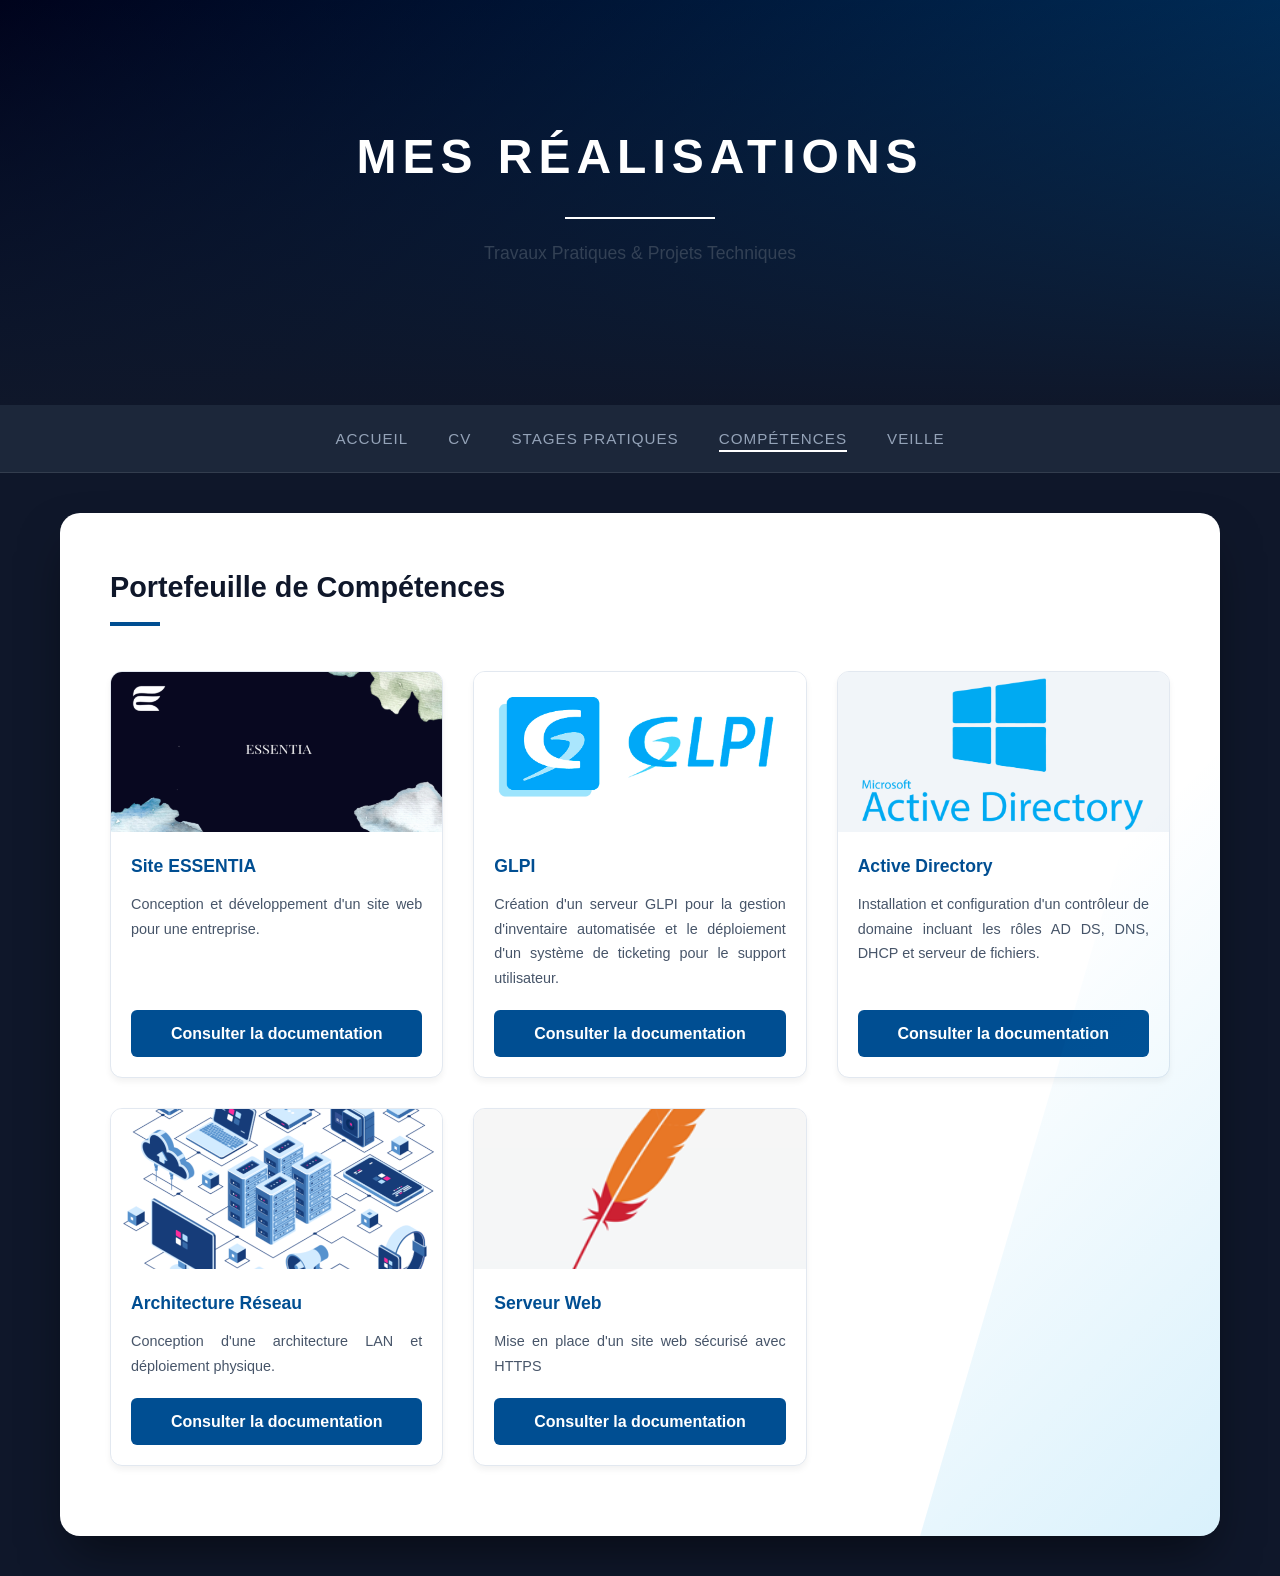
==== competences.html @ 19f82f1e "Update competences.html" ====
<!DOCTYPE html>
<html lang="fr">
<head>
    <meta charset="UTF-8">
    <meta name="viewport" content="width=device-width, initial-scale=1.0">
    <title>Activitées | Mohamed Belkorchi</title>
    <link rel="stylesheet" href="style.css">
</head>
<body>

    <header class="hero">
        <div class="hero-text">
            <h1>MES RÉALISATIONS</h1>
            <div class="main-line"></div>
            <p>Travaux Pratiques & Projets Techniques</p>
        </div>
    </header>

    <nav class="navbar">
        <ul class="nav-links">
            <li><a href="index.html">Accueil</a></li>
            <li><a href="cv.html">CV</a></li>
            <li><a href="entreprise.html">Stages Pratiques</a></li>
            <li><a href="competences.html" class="active">Compétences</a></li>
            <li><a href="veilles.html">Veille</a></li>
        </ul>
    </nav>

    <main class="content-container">
    <section class="info-card">
        <h2>Portefeuille de Compétences</h2>
        <div class="title-underline"></div>

        <div class="projects-grid">
            <article class="project-card">
                <div class="project-image-box">
                    <img src="Img1.png" alt="Projet: Création d'un site web"> 
                </div>
                <div class="project-info">
                    <h3>Site ESSENTIA</h3>
                    <p>Conception et développement d'un site web pour une entreprise.</p>
                    <a href="Cahier des charges Essentia.pdf" target="_blank" class="btn-tp">Consulter la documentation</a>
                </div>
            </article>

            <article class="project-card">
                <div class="project-image-box">
                    <img src="img2.png" alt="TP VLAN">
                </div>
                <div class="project-info">
                    <h3>GLPI</h3>
                    <p>Création d'un serveur GLPI pour la gestion d'inventaire automatisée et le déploiement d'un système de ticketing pour le support utilisateur.</p>
                    <a href="pdf/tp2.pdf" target="_blank" class="btn-tp">Consulter la documentation</a>
                </div>
            </article>

            <article class="project-card">
                <div class="project-image-box">
                    <img src="img3.png" alt="TP AD">
                </div>
                <div class="project-info">
                    <h3>Active Directory</h3>
                    <p>Installation et configuration d'un contrôleur de domaine incluant les rôles AD DS, DNS, DHCP et serveur de fichiers.</p>
                    <a href="pdf/tp3.pdf" target="_blank" class="btn-tp">Consulter la documentation</a>
                </div>
            </article>

            <article class="project-card">
                <div class="project-image-box">
                    <img src="img4.png" alt="TP AD">
                </div>
                <div class="project-info">
                    <h3>Architecture Réseau</h3>
                    <p>Conception d'une architecture LAN et déploiement physique.</p>
                    <a href="pdf/tp3.pdf" target="_blank" class="btn-tp">Consulter la documentation</a>
                </div>
            </article>

            <article class="project-card">
                <div class="project-image-box">
                    <img src="img5.png" alt="TP AD">
                </div>
                <div class="project-info">
                    <h3>Serveur Web</h3>
                    <p>Mise en place d'un site web sécurisé avec HTTPS</p>
                    <a href="pdf/tp3.pdf" target="_blank" class="btn-tp">Consulter la documentation</a>
                </div>
            </article>
            </div>
    </section>
</main>

</body>
</html>
---- style.css ----
/* =========================================
   1. CONFIGURATION GÉNÉRALE & RESET
   ========================================= */
* {
    margin: 0;
    padding: 0;
    box-sizing: border-box;
    font-family: 'Inter', -apple-system, BlinkMacSystemFont, "Segoe UI", Roboto, sans-serif;
}

body {
    background-color: #0f172a; /* Bleu nuit profond */
    color: #1e293b;
    line-height: 1.7;
    overflow-x: hidden;
}

/* =========================================
   2. HEADER / HERO SECTION (Spatiale)
   ========================================= */
.hero {
    height: 45vh;
    background: linear-gradient(to bottom, rgba(0,0,0,0.3), rgba(15, 23, 42, 1)), 
                url('https://www.transparenttextures.com/patterns/stardust.png'),
                linear-gradient(135deg, #000428 0%, #004e92 100%);
    display: flex;
    justify-content: center;
    align-items: center;
    text-align: center;
    color: white;
}

.hero-text {
    display: flex;
    flex-direction: column;
    align-items: center;
    width: 100%;
}

.hero h1 {
    font-size: 3rem;
    letter-spacing: 6px;
    font-weight: 700;
    text-transform: uppercase;
}

.main-line {
    width: 150px;
    height: 2px;
    background: white;
    margin: 20px auto;
}

/* =========================================
   3. NAVIGATION (Surlignage blanc)
   ========================================= */
.navbar {
    background: rgba(30, 41, 59, 0.95);
    backdrop-filter: blur(10px);
    position: sticky;
    top: 0;
    z-index: 100;
    border-bottom: 1px solid rgba(255,255,255,0.1);
}

.nav-links {
    display: flex;
    justify-content: center;
    list-style: none;
    padding: 20px 0;
    gap: 40px;
}

.nav-links a {
    color: #94a3b8;
    text-decoration: none;
    font-size: 0.95rem;
    font-weight: 500;
    text-transform: uppercase;
    letter-spacing: 1px;
    position: relative;
    padding-bottom: 5px;
    transition: color 0.3s ease;
}

.nav-links a::after {
    content: '';
    position: absolute;
    width: 0;
    height: 2px;
    bottom: 0;
    left: 0;
    background-color: white;
    transition: width 0.3s ease;
}

.nav-links a:hover { color: white; }
.nav-links a:hover::after, .nav-links a.active::after { width: 100%; }

/* =========================================
   4. CONTENU & CARTES (Glassmorphism)
   ========================================= */
.content-container {
    max-width: 1000px;
    margin: 40px auto 100px;
    padding: 0 20px;
}

.info-card {
    position: relative;
    background: #ffffff;
    padding: 50px;
    border-radius: 20px;
    box-shadow: 0 25px 50px -12px rgba(0, 0, 0, 0.5);
    overflow: hidden;
}

/* Filigrane bleu géométrique */
.info-card::after {
    content: '';
    position: absolute;
    top: 0;
    right: 0;
    width: 300px;
    height: 100%;
    background: linear-gradient(135deg, transparent 40%, #00a0e9 100%);
    opacity: 0.15;
    pointer-events: none;
    clip-path: polygon(100% 0, 0% 100%, 100% 100%);
}

h2 { font-size: 1.8rem; color: #0f172a; margin-bottom: 10px; }
.title-underline { width: 50px; height: 4px; background: #004e92; margin-bottom: 25px; }
p { margin-bottom: 20px; color: #334155; font-size: 1.1rem; text-align: justify; }

/* =========================================
   5. MODIFICATION : LOGO EN HAUT À DROITE
   ========================================= */
.present-card {
    position: relative !important;
    display: block !important; /* Annule le flexbox */
    padding-top: 60px !important; /* Espace pour le logo */
}

.corner-logo-right {
    position: absolute !important;
    top: 20px !important;    /* Distance du haut du cadre blanc */
    right: 30px !important;  /* Distance du bord DROIT du cadre blanc */
    width: 180px !important;
    height: auto !important;
    z-index: 20 !important;   /* Passe devant le filigrane */
    display: block !important;
}

/* =========================================
   6. GRILLES & BULLES (COMPÉTENCES)
   ========================================= */
.section-space-block { margin-top: 40px; }
.grid-container { display: grid; grid-template-columns: 1fr 1fr; gap: 40px; margin-top: 20px; }
.sub-title-blue { color: #004e92; font-size: 1.3rem; margin-bottom: 20px; font-weight: 600; }

.skills-tags {
    display: flex;
    flex-direction: column;
    gap: 12px;
}

.skills-tags span {
    background: #f1f5f9;
    color: #0f172a;
    padding: 12px 20px;
    border-radius: 8px;
    font-size: 1rem;
    font-weight: 500;
    border: 1px solid #e2e8f0;
    transition: all 0.3s ease;
    width: fit-content;
}

.skills-tags span:hover {
    background: #004e92;
    color: white;
    padding-left: 30px;
}

/* =========================================
   7. RESPONSIVE (Mobile)
   ========================================= */
@media (max-width: 850px) {
    .grid-container { grid-template-columns: 1fr; }
    .hero h1 { font-size: 2rem; }
    .nav-links { gap: 15px; font-size: 0.8rem; }
    
    .corner-logo-right {
        position: relative !important;
        margin: 0 auto 20px auto !important;
        right: auto !important;
        top: auto !important;
    }
    .present-card { text-align: center; padding-top: 30px !important; }
}

/* On s'assure que la carte est en position relative */
.present-card {
    position: relative !important;
    display: block !important;
}

/* --- AJUSTEMENT ICI POUR RENDRE LE LOGO PLUS PETIT --- */
.force-right-logo {
    position: absolute !important;
    display: block !important;
    
    /* Positionnement précis dans le COIN HAUT DROITE */
    top: 20px !important;    /* Distance du haut du cadre blanc */
    right: 30px !important;  /* Distance du bord DROIT du cadre blanc */
    
    /* Taille réduite pour la discrétion */
    width: 120px !important; /* Réduction de la largeur */
    height: auto !important;
    
    /* Priorité visuelle */
    z-index: 10 !important;
}

/* Ajustement pour que le texte ne passe pas sous le logo sur petit écran */
@media (max-width: 850px) {
    .force-right-logo {
        position: relative !important;
        margin: 0 auto 20px auto !important;
        right: auto !important;
        top: auto !important;
        width: 100px !important; /* Encore plus petit sur mobile */
    }
    .present-card {
        text-align: center;
    }
}
/* Style du bouton Télécharger le CV */
.btn-cv-action {
    display: inline-block;
    background-color: #004e92;
    color: white !important;
    text-decoration: none;
    padding: 15px 40px;
    font-size: 1rem;
    font-weight: 700;
    text-transform: uppercase;
    border-radius: 8px;
    transition: all 0.3s ease;
    box-shadow: 0 4px 15px rgba(0, 78, 146, 0.3);
    border: 2px solid transparent;
}

.btn-cv-action:hover {
    background-color: transparent;
    color: #004e92 !important;
    border: 2px solid #004e92;
    transform: translateY(-3px);
    box-shadow: 0 8px 25px rgba(0, 78, 146, 0.4);
}

/* Espacement entre les deux grandes cases */
.section-space-block {
    margin-top: 40px;
}

/* Style Timeline (si pas déjà mis) */
.studies-timeline { list-style: none; padding: 0; }
.studies-timeline li { border-left: 3px solid #004e92; padding-left: 15px; margin-bottom: 20px; text-align: left; }
.year { color: #004e92; font-weight: bold; font-size: 0.9rem; }

.content-container {
    max-width: 1200px; /* Largeur augmentée */
    margin: 40px auto;
}

.projects-grid {
    display: grid;
    grid-template-columns: repeat(3, 1fr); /* 3 colonnes */
    gap: 25px;
}

.project-image {
    height: 200px; /* Hauteur d'image ajustée */
}

/* Force le conteneur à être large */
.content-container {
    max-width: 1200px;
    margin: 40px auto;
    padding: 0 20px;
}

/* La grille magique : 3 colonnes égales */
.projects-grid {
    display: grid;
    grid-template-columns: repeat(3, 1fr);
    gap: 30px;
    padding: 20px 0;
}

/* Chaque carte (le carré blanc) */
.project-card {
    background: white;
    border: 1px solid #e2e8f0;
    border-radius: 12px;
    overflow: hidden;
    display: flex;
    flex-direction: column;
    box-shadow: 0 4px 6px rgba(0,0,0,0.05);
    height: 100%; /* Toutes les cartes ont la même taille */
}

/* La zone de l'image (pour éviter que l'image dépasse) */
.project-image-box {
    width: 100%;
    height: 160px;
    background: #f1f5f9; /* Gris clair en attendant tes photos */
    display: flex;
    align-items: center;
    justify-content: center;
}

.project-image-box img {
    width: 100%;
    height: 100%;
    object-fit: cover;
}

/* Le texte dans la carte */
.project-info {
    padding: 20px;
    flex-grow: 1;
    display: flex;
    flex-direction: column;
}

.project-info h3 {
    margin: 0 0 10px 0;
    color: #004e92;
    font-size: 1.1rem;
}

.project-info p {
    font-size: 0.9rem;
    color: #475569;
    margin-bottom: 20px;
    flex-grow: 1;
}

/* Le bouton */
.btn-tp {
    display: block;
    text-align: center;
    background: #004e92;
    color: white !important;
    padding: 10px;
    border-radius: 6px;
    text-decoration: none;
    font-weight: bold;
    transition: 0.3s;
}

.btn-tp:hover {
    background: #00a0e9;
}

/* Pour mobile : on passe à 1 seule colonne */
@media (max-width: 900px) {
    .projects-grid { grid-template-columns: 1fr; }
}

/* Le bouton identique à celui du CV */
.btn-cv-action {
    display: inline-block;
    background-color: #004e92; /* Ton bleu principal */
    color: white !important;
    text-decoration: none;
    padding: 15px 45px;
    font-size: 1.1rem;
    font-weight: 700;
    text-transform: uppercase;
    letter-spacing: 1px;
    border-radius: 8px;
    transition: all 0.3s ease;
    box-shadow: 0 4px 15px rgba(0, 78, 146, 0.3);
    border: 2px solid transparent;
}

.btn-cv-action:hover {
    background-color: transparent;
    color: #004e92 !important;
    border: 2px solid #004e92;
    transform: translateY(-3px);
    box-shadow: 0 8px 25px rgba(0, 78, 146, 0.4);
}

/* On s'assure que la case de téléchargement est propre */
.download-card {
    background: #f8fafc;
    border: 2px dashed #e2e8f0;
    border-radius: 15px;
    padding: 30px;
    margin-top: 20px;
}

/* =========================================
   STYLES POUR LES BLOCS MISSIONS ET COMPETENCES
   ========================================= */
.blocs-container {
    display: flex;
    flex-direction: column;
    gap: 20px;
    margin-top: 25px;
}

.bloc-item {
    border: 2px solid #e2e8f0;
    border-left: 5px solid #004e92;
    padding: 25px;
    border-radius: 12px;
    background: #f8fafc;
    transition: all 0.3s ease;
}

.bloc-item:hover {
    transform: translateX(10px);
    background: #ffffff;
    border-color: #004e92;
}

.bloc-item h3 { color: #004e92; font-size: 0.9rem; text-transform: uppercase; margin-bottom: 5px; font-weight: 800; }
.bloc-item h4 { color: #0f172a; font-size: 1.25rem; margin-bottom: 12px; }
.bloc-item p { margin-bottom: 10px; font-size: 1rem; text-align: left; }

.bloc-item ul {
    list-style-type: disc;
    padding-left: 20px;
    color: #475569;
}

.bloc-item li {
    margin-bottom: 6px;
    font-size: 0.95rem;
    text-align: left;
}
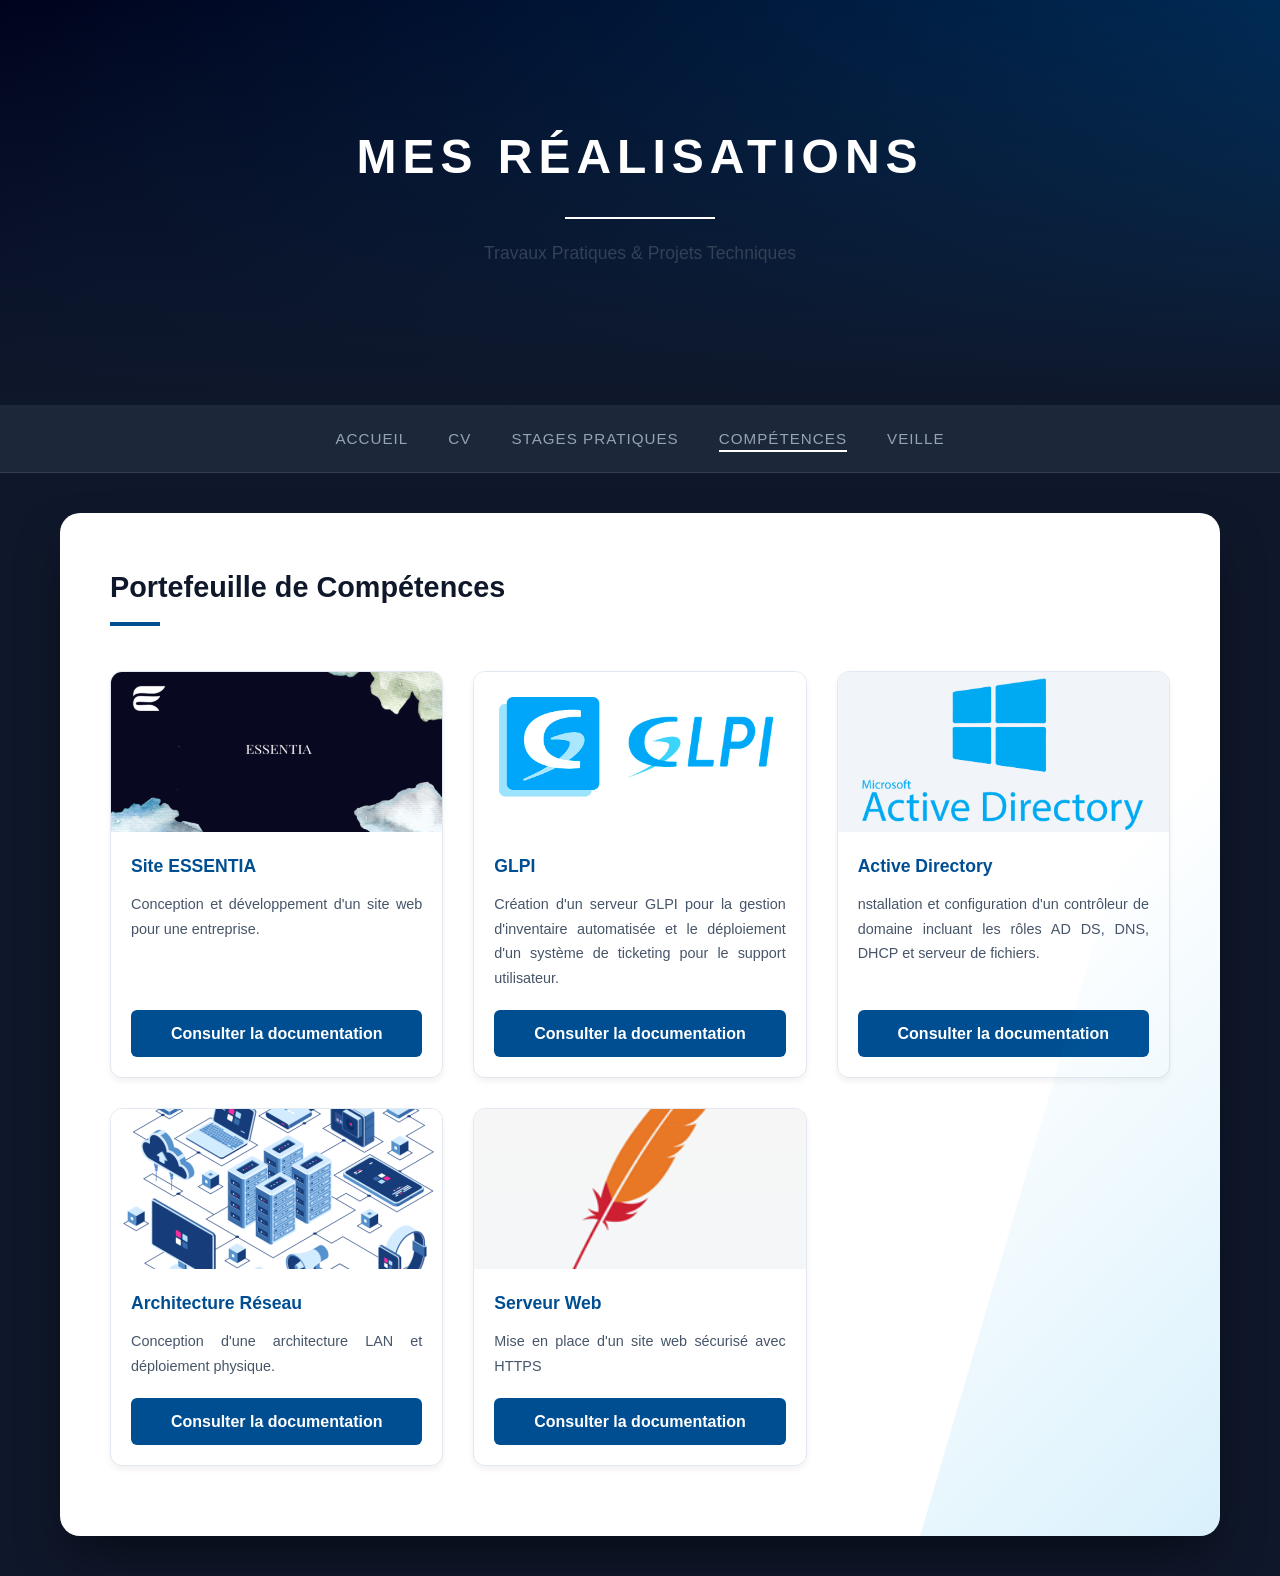
==== commit 4bc64f08: "Add files via upload" ====
--- a/competences.html
+++ b/competences.html
@@ -60,8 +60,8 @@
                 </div>
                 <div class="project-info">
                     <h3>Active Directory</h3>
-                    <p>Installation et configuration d'un contrôleur de domaine incluant les rôles AD DS, DNS, DHCP et serveur de fichiers.</p>
-                    <a href="pdf/tp3.pdf" target="_blank" class="btn-tp">Consulter la documentation</a>
+                    <p>nstallation et configuration d'un contrôleur de domaine incluant les rôles AD DS, DNS, DHCP et serveur de fichiers.</p>
+                    <a href="Mission 3.pdf" target="_blank" class="btn-tp">Consulter la documentation</a>
                 </div>
             </article>
 
@@ -72,7 +72,7 @@
                 <div class="project-info">
                     <h3>Architecture Réseau</h3>
                     <p>Conception d'une architecture LAN et déploiement physique.</p>
-                    <a href="pdf/tp3.pdf" target="_blank" class="btn-tp">Consulter la documentation</a>
+                    <a href="Gestion de projet M2L.pdf" target="_blank" class="btn-tp">Consulter la documentation</a>
                 </div>
             </article>
 
@@ -91,4 +91,4 @@
 </main>
 
 </body>
-</html>
+</html>
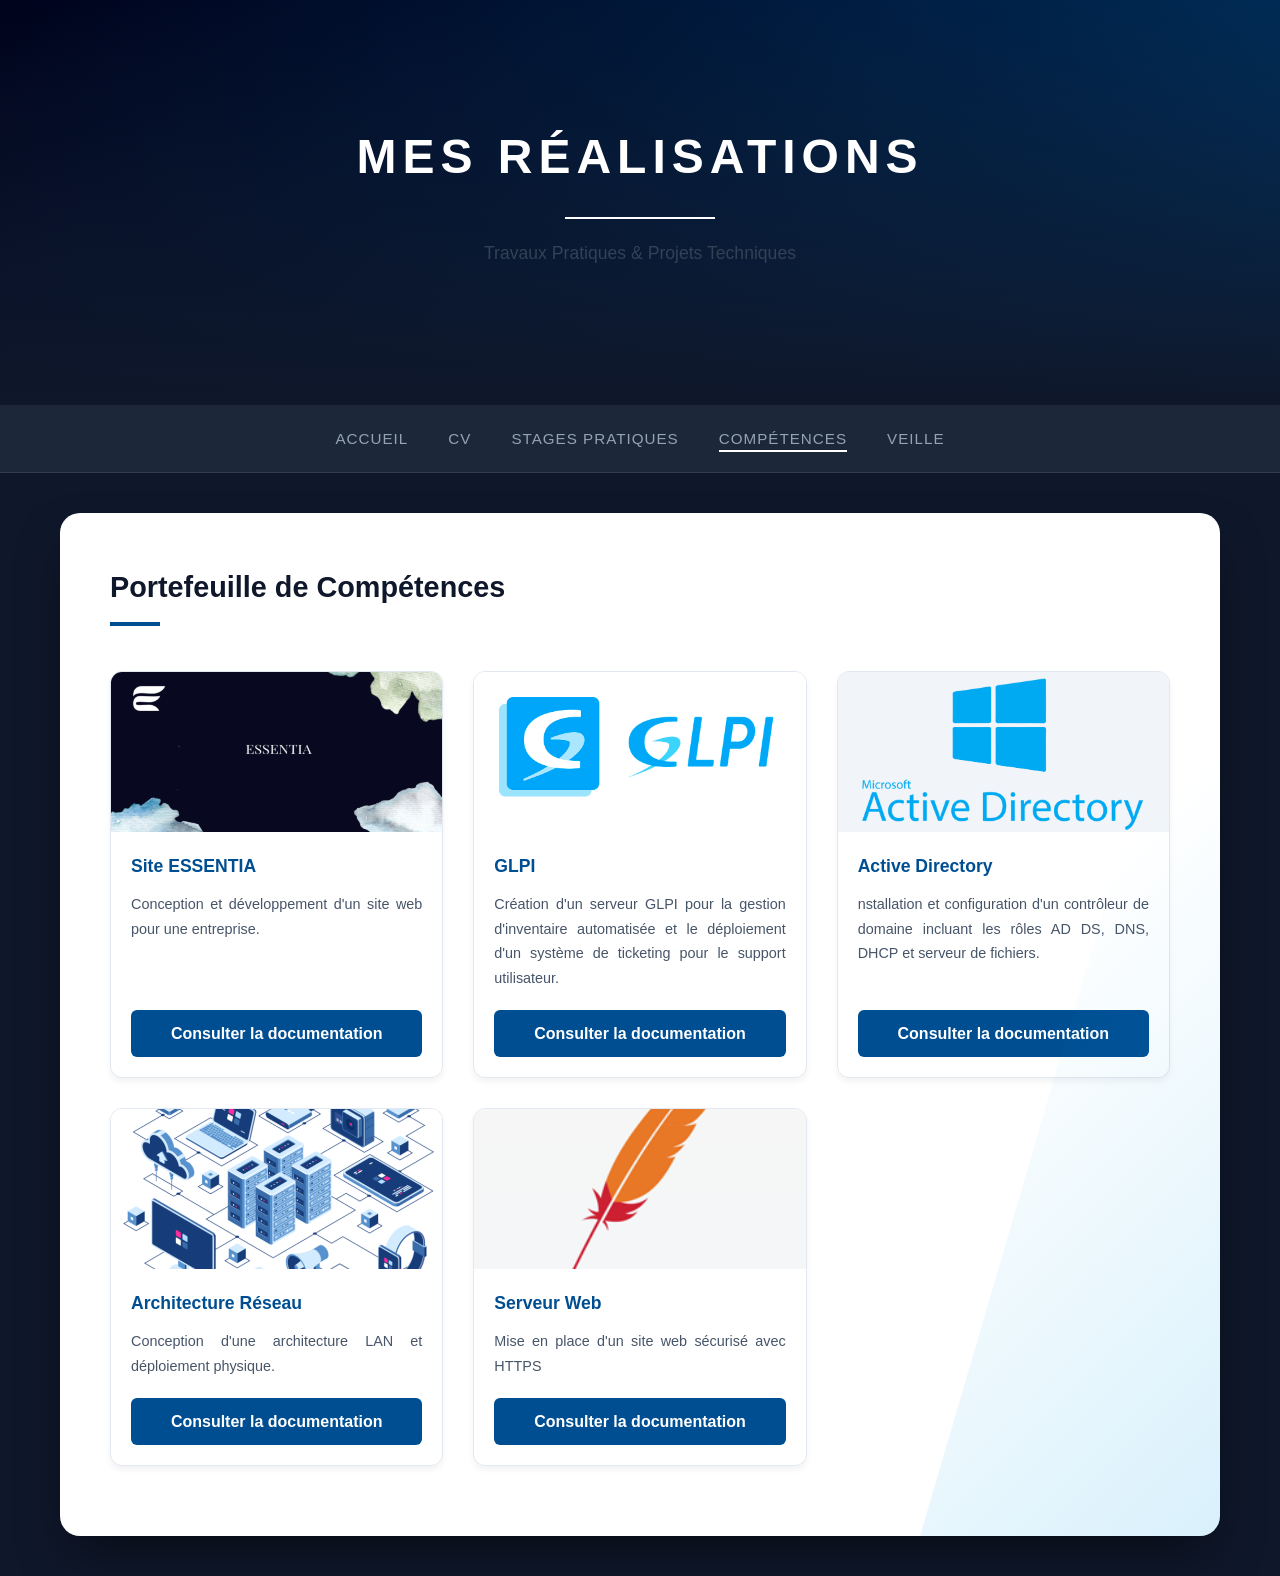
==== commit 72ed522c: "Add files via upload" ====
--- a/competences.html
+++ b/competences.html
@@ -50,7 +50,7 @@
                 <div class="project-info">
                     <h3>GLPI</h3>
                     <p>Création d'un serveur GLPI pour la gestion d'inventaire automatisée et le déploiement d'un système de ticketing pour le support utilisateur.</p>
-                    <a href="pdf/tp2.pdf" target="_blank" class="btn-tp">Consulter la documentation</a>
+                    <a href="DOCGLPI.pdf" target="_blank" class="btn-tp">Consulter la documentation</a>
                 </div>
             </article>
 
@@ -61,7 +61,7 @@
                 <div class="project-info">
                     <h3>Active Directory</h3>
                     <p>nstallation et configuration d'un contrôleur de domaine incluant les rôles AD DS, DNS, DHCP et serveur de fichiers.</p>
-                    <a href="Mission 3.pdf" target="_blank" class="btn-tp">Consulter la documentation</a>
+                    <a href="Active Directory.pdf" target="_blank" class="btn-tp">Consulter la documentation</a>
                 </div>
             </article>
 
@@ -83,7 +83,7 @@
                 <div class="project-info">
                     <h3>Serveur Web</h3>
                     <p>Mise en place d'un site web sécurisé avec HTTPS</p>
-                    <a href="pdf/tp3.pdf" target="_blank" class="btn-tp">Consulter la documentation</a>
+                    <a href="TP2.pdf" target="_blank" class="btn-tp">Consulter la documentation</a>
                 </div>
             </article>
             </div>
--- a/style.css
+++ b/style.css
@@ -445,3 +445,18 @@
     font-size: 0.95rem;
     text-align: left;
 }
+
+/* État au chargement : flou */
+.blur-page {
+    filter: blur(15px);
+    transition: filter 0.5s ease;
+    cursor: pointer;
+    user-select: none;
+}
+
+/* État quand on clique (la classe est retirée) */
+.content-container:not(.blur-page) {
+    filter: blur(0);
+    user-select: auto;
+    cursor: default;
+}
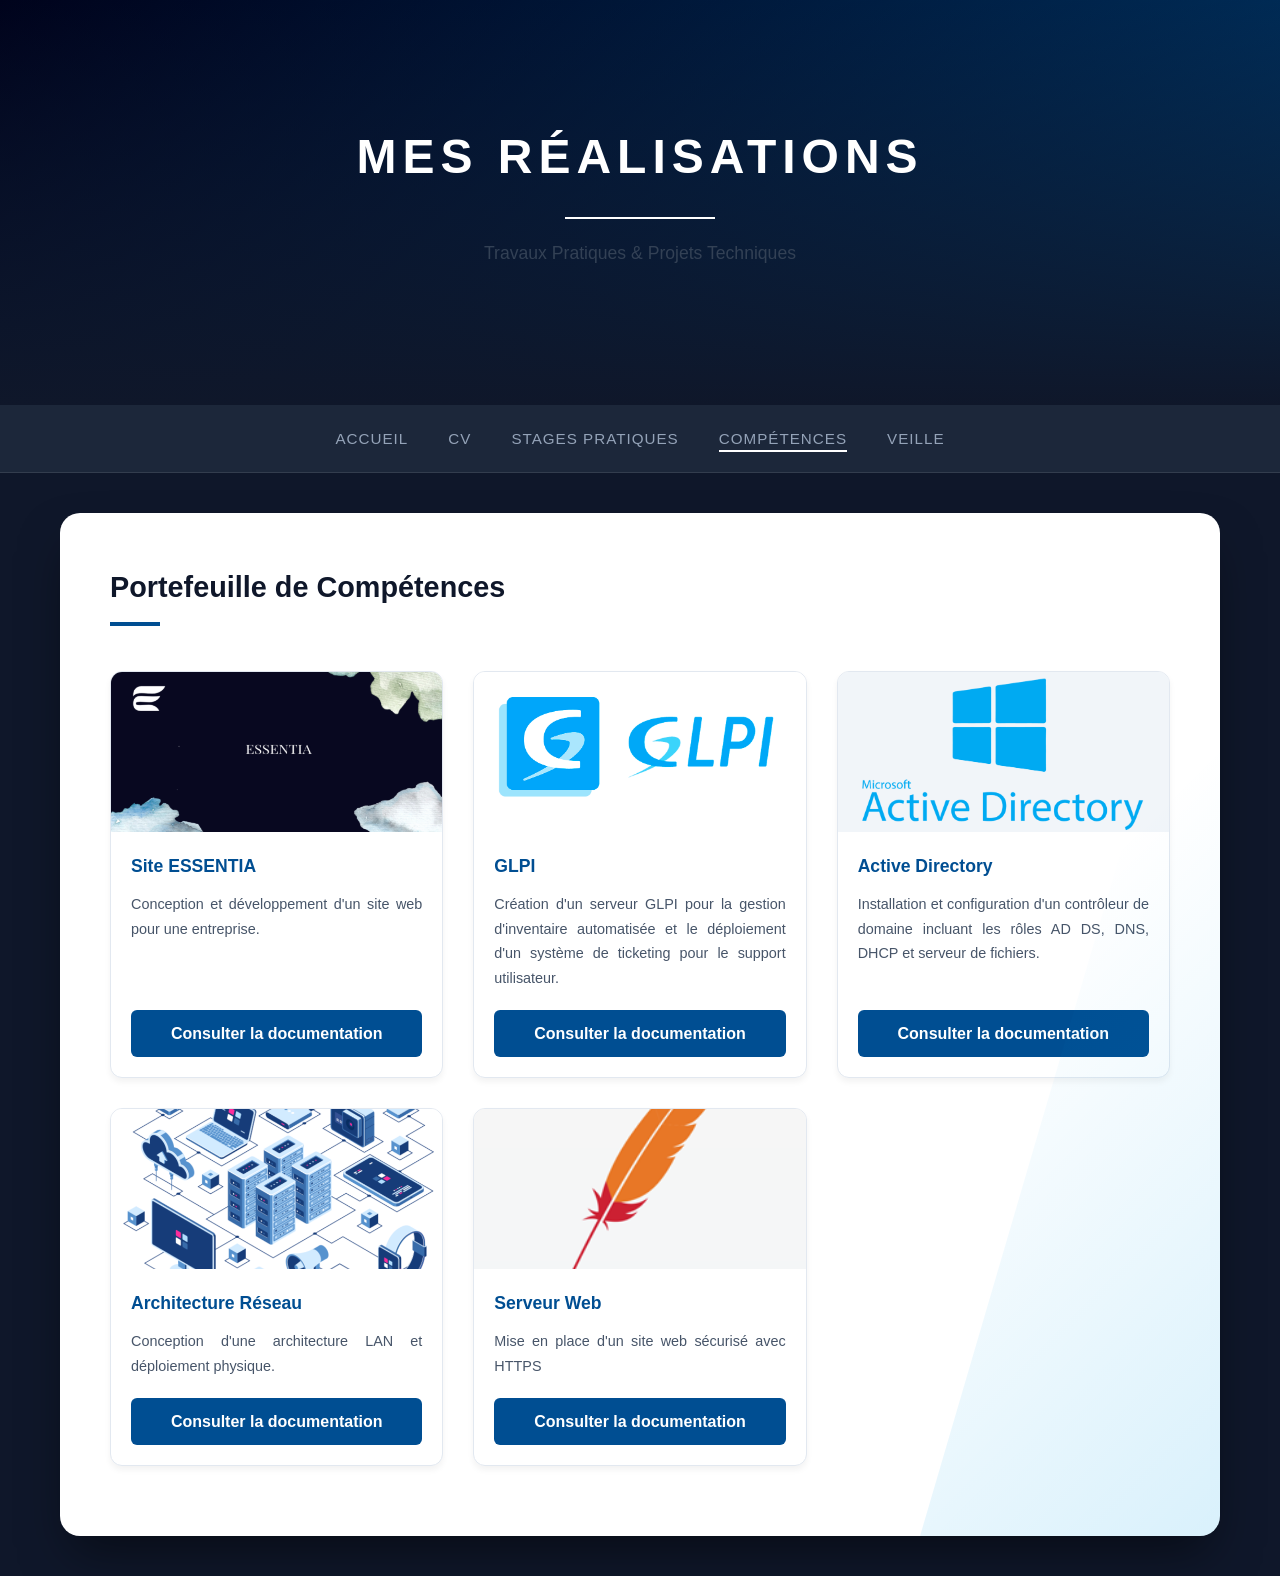
==== commit 77982666: "Fix HTML formatting and structure" ====
--- a/competences.html
+++ b/competences.html
@@ -60,7 +60,7 @@
                 </div>
                 <div class="project-info">
                     <h3>Active Directory</h3>
-                    <p>nstallation et configuration d'un contrôleur de domaine incluant les rôles AD DS, DNS, DHCP et serveur de fichiers.</p>
+                    <p>Installation et configuration d'un contrôleur de domaine incluant les rôles AD DS, DNS, DHCP et serveur de fichiers.</p>
                     <a href="Active Directory.pdf" target="_blank" class="btn-tp">Consulter la documentation</a>
                 </div>
             </article>
@@ -91,4 +91,4 @@
 </main>
 
 </body>
-</html>+</html>
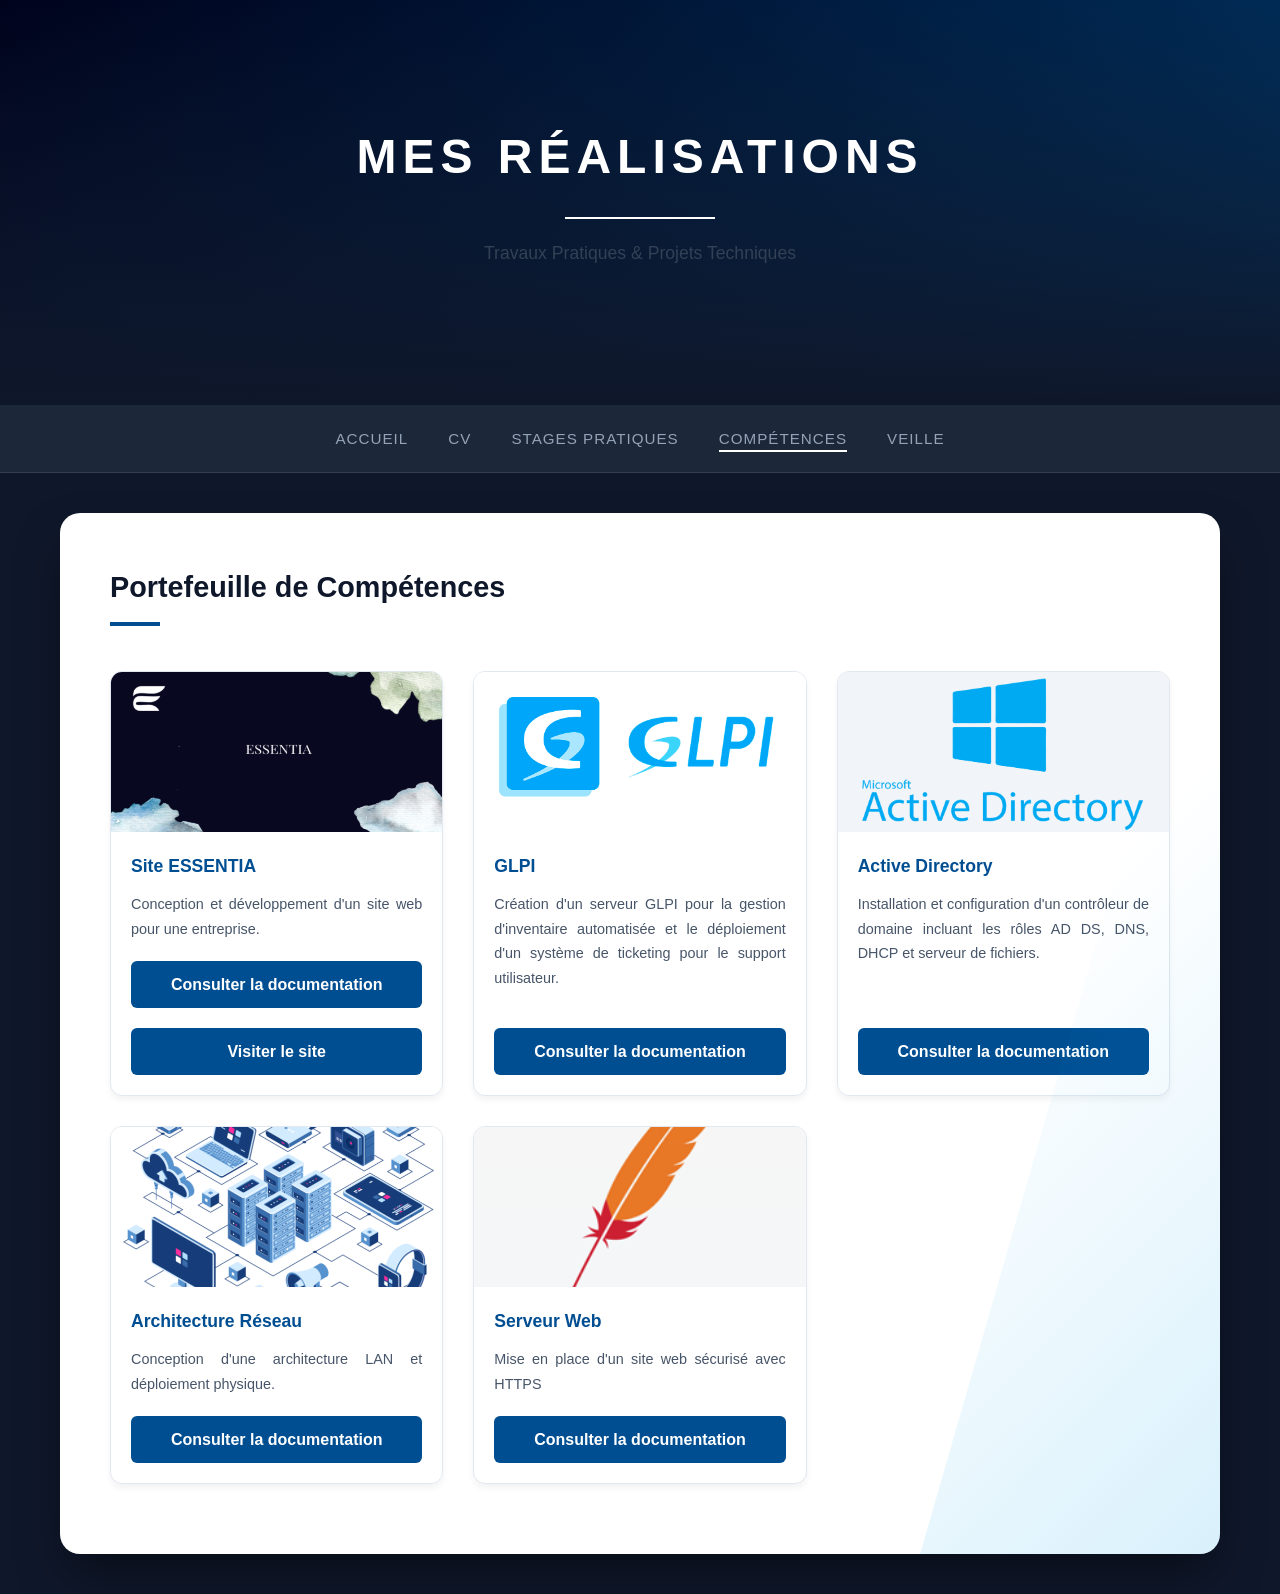
==== commit 3f0570f5: "Update competences.html" ====
--- a/competences.html
+++ b/competences.html
@@ -39,7 +39,8 @@
                 <div class="project-info">
                     <h3>Site ESSENTIA</h3>
                     <p>Conception et développement d'un site web pour une entreprise.</p>
-                    <a href="Cahier des charges Essentia.pdf" target="_blank" class="btn-tp">Consulter la documentation</a>
+                    <a href="Cahier des charges Essentia.pdf" target="_blank" class="btn-tp">Consulter la documentation</a><p></p>
+                    <a href="https://essentia-ozenne.atwebpages.com/" target="_blank" class="btn-tp">Visiter le site </a>
                 </div>
             </article>
 
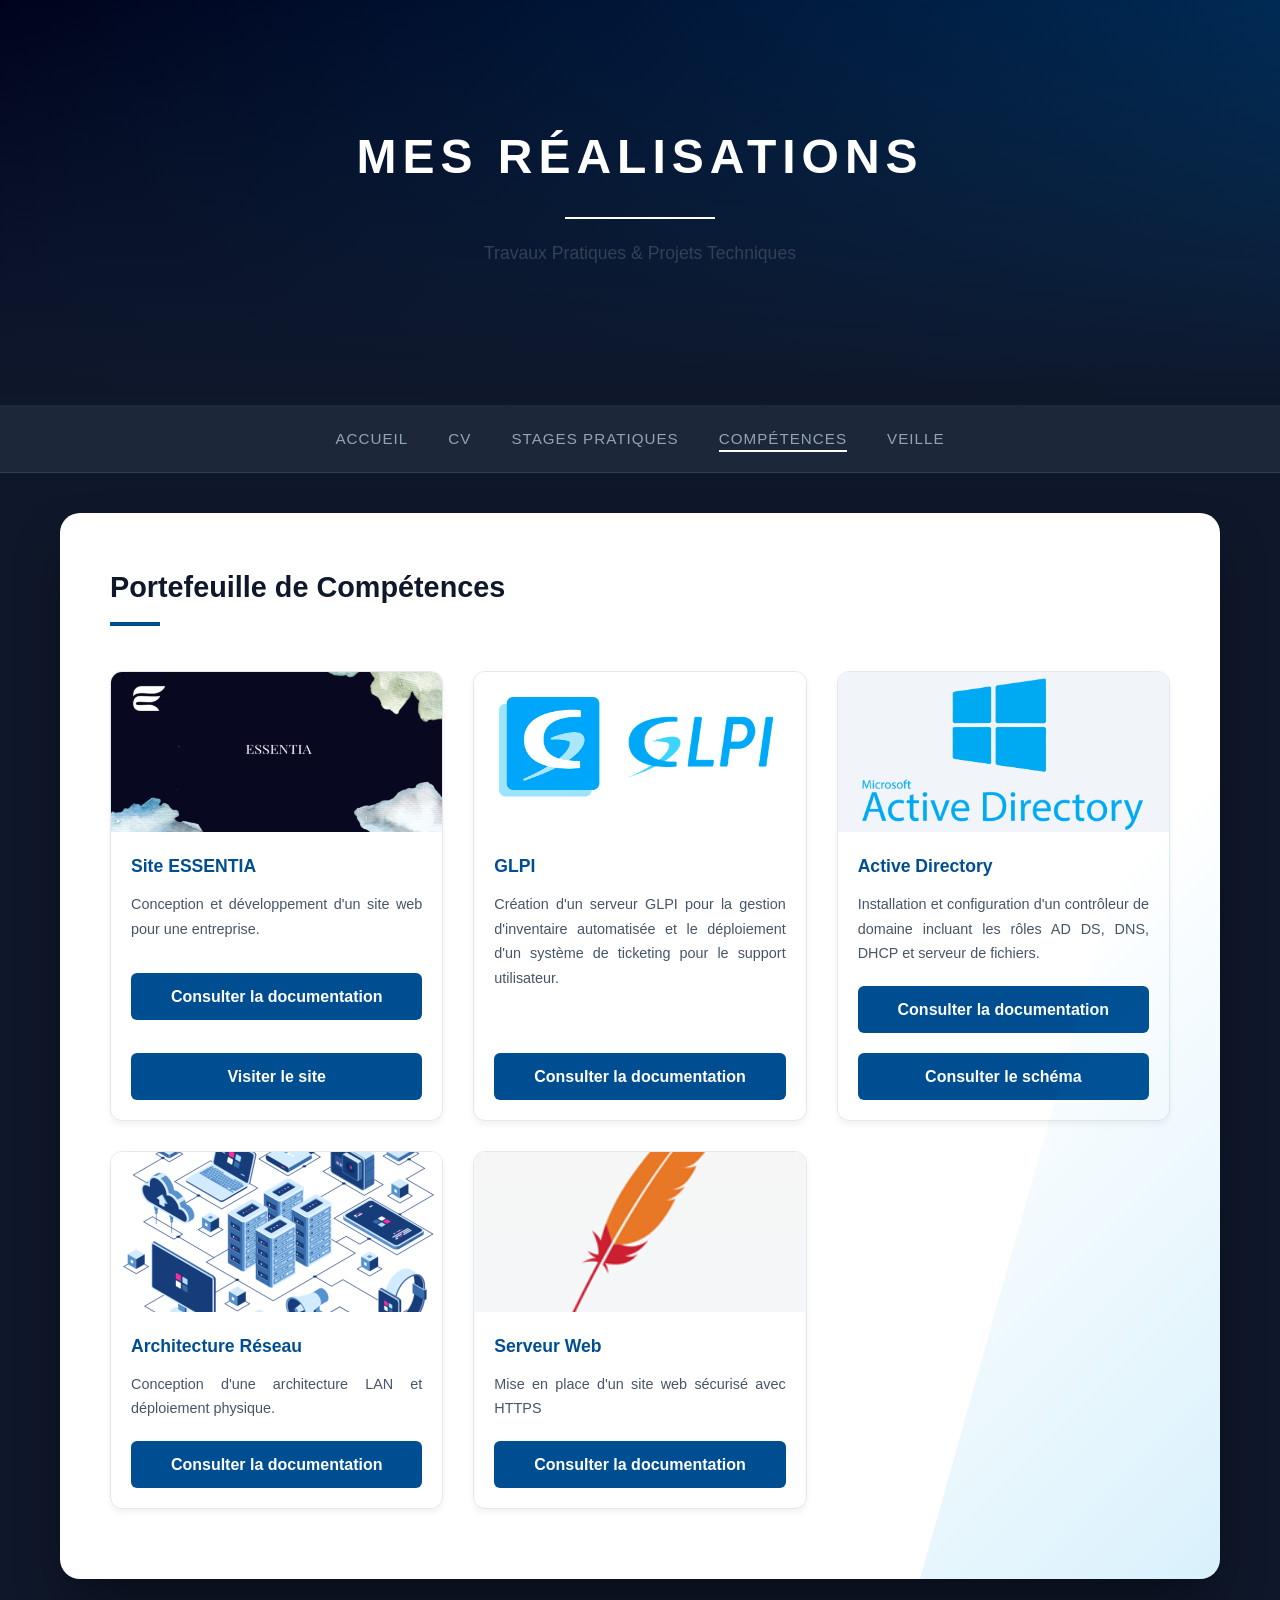
==== commit 781bca45: "Update competences.html" ====
--- a/competences.html
+++ b/competences.html
@@ -62,7 +62,8 @@
                 <div class="project-info">
                     <h3>Active Directory</h3>
                     <p>Installation et configuration d'un contrôleur de domaine incluant les rôles AD DS, DNS, DHCP et serveur de fichiers.</p>
-                    <a href="Active Directory.pdf" target="_blank" class="btn-tp">Consulter la documentation</a>
+                    <a href="Active Directory.pdf" target="_blank" class="btn-tp">Consulter la documentation</a><p></p>
+                    <a href="Schéma_AP.png" target="_blank" class="btn-tp">Consulter le schéma</a>
                 </div>
             </article>
 
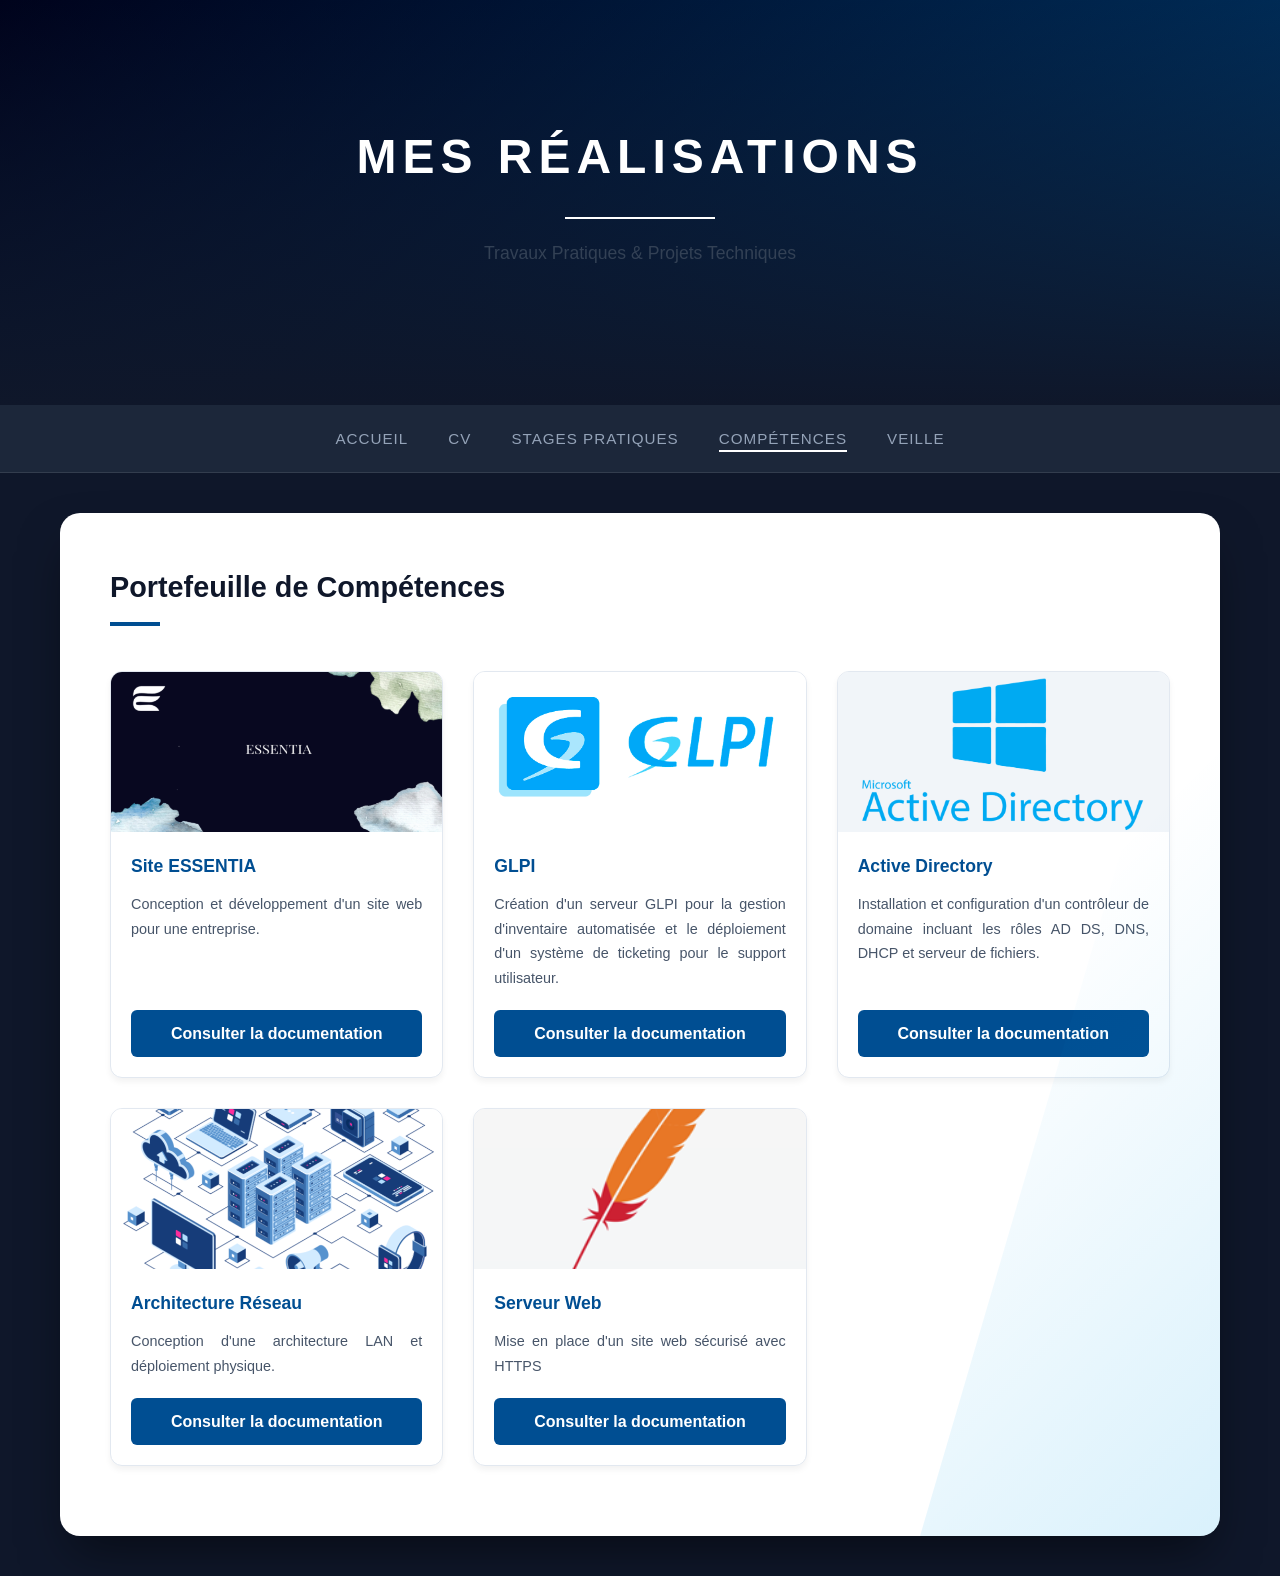
==== commit 0a8fb676: "Add files via upload" ====
--- a/competences.html
+++ b/competences.html
@@ -39,8 +39,7 @@
                 <div class="project-info">
                     <h3>Site ESSENTIA</h3>
                     <p>Conception et développement d'un site web pour une entreprise.</p>
-                    <a href="Cahier des charges Essentia.pdf" target="_blank" class="btn-tp">Consulter la documentation</a><p></p>
-                    <a href="https://essentia-ozenne.atwebpages.com/" target="_blank" class="btn-tp">Visiter le site </a>
+                    <a href="Cahier des charges Essentia.pdf" target="_blank" class="btn-tp">Consulter la documentation</a>
                 </div>
             </article>
 
@@ -62,8 +61,7 @@
                 <div class="project-info">
                     <h3>Active Directory</h3>
                     <p>Installation et configuration d'un contrôleur de domaine incluant les rôles AD DS, DNS, DHCP et serveur de fichiers.</p>
-                    <a href="Active Directory.pdf" target="_blank" class="btn-tp">Consulter la documentation</a><p></p>
-                    <a href="Schéma_AP.png" target="_blank" class="btn-tp">Consulter le schéma</a>
+                    <a href="Active Directory.pdf" target="_blank" class="btn-tp">Consulter la documentation</a>
                 </div>
             </article>
 
@@ -93,4 +91,4 @@
 </main>
 
 </body>
-</html>
+</html>
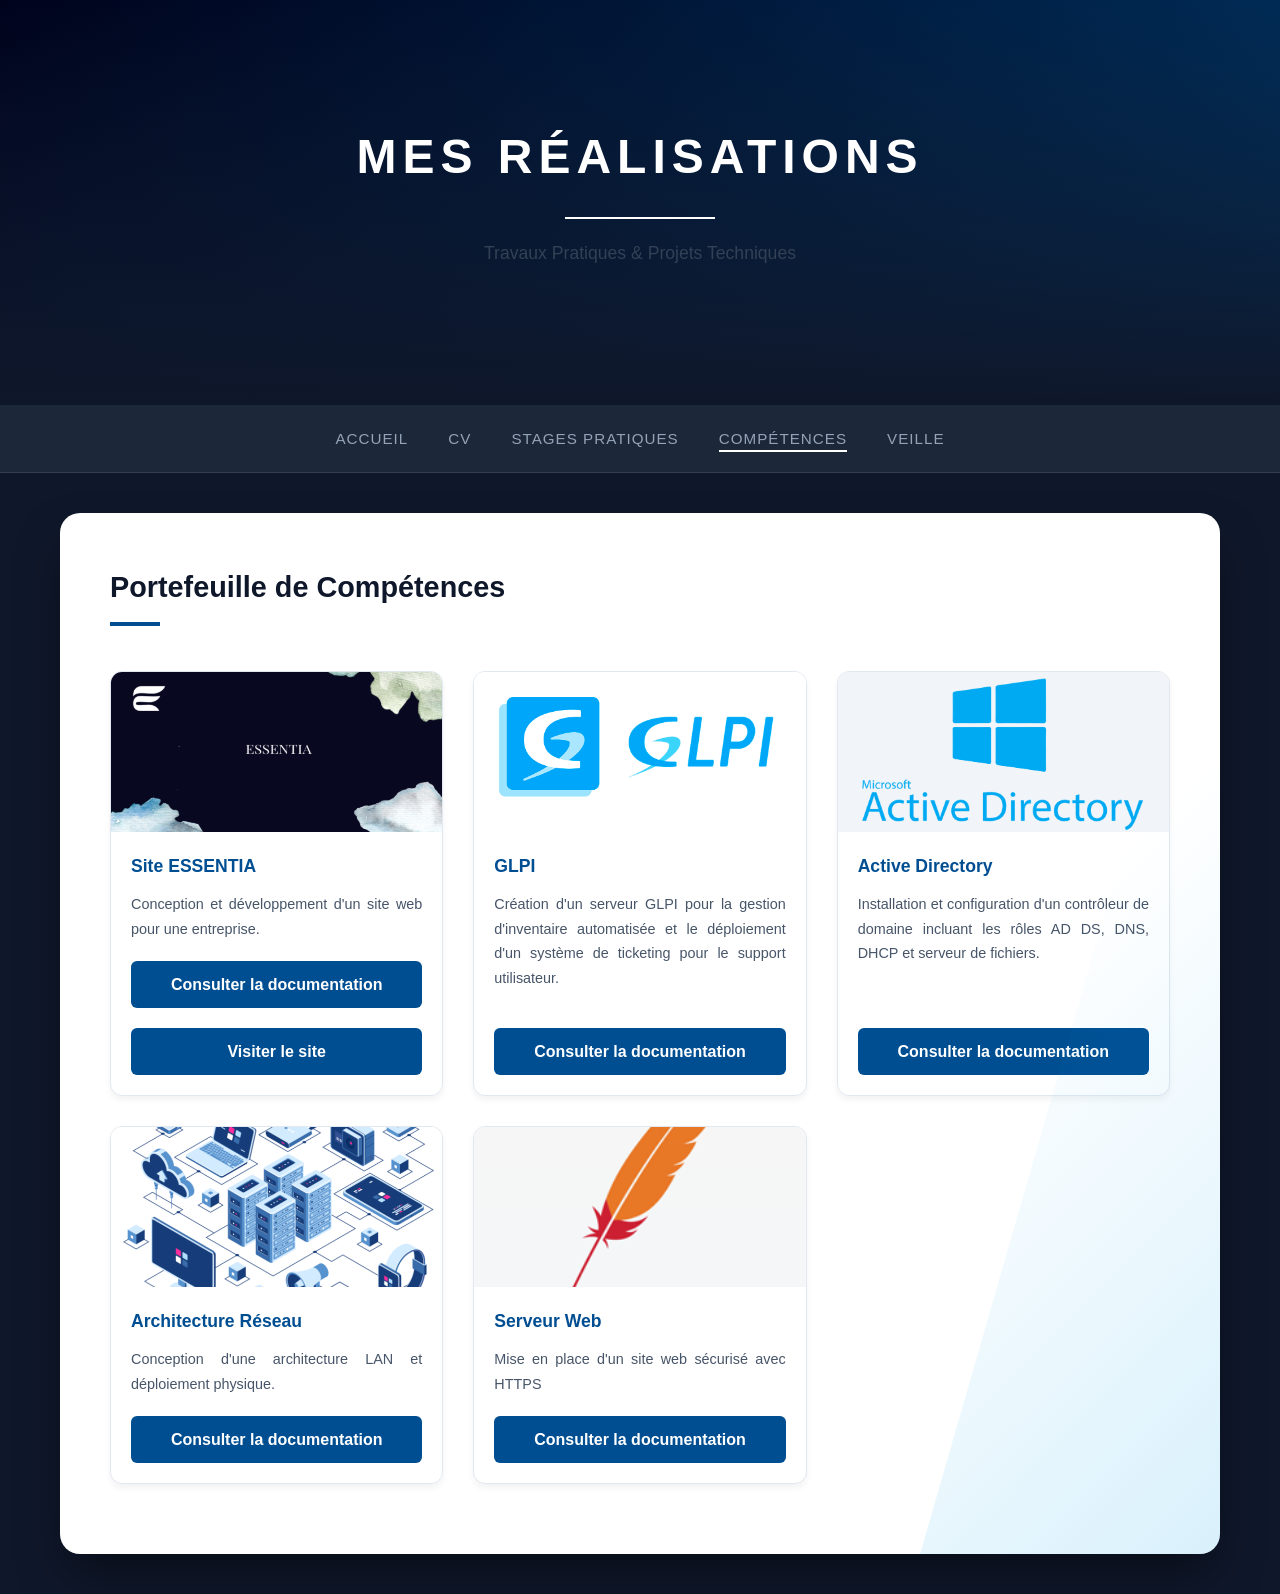
==== commit 26811a51: "Update competences.html" ====
--- a/competences.html
+++ b/competences.html
@@ -39,7 +39,8 @@
                 <div class="project-info">
                     <h3>Site ESSENTIA</h3>
                     <p>Conception et développement d'un site web pour une entreprise.</p>
-                    <a href="Cahier des charges Essentia.pdf" target="_blank" class="btn-tp">Consulter la documentation</a>
+                    <a href="Cahier des charges Essentia.pdf" target="_blank" class="btn-tp">Consulter la documentation</a><p></p>
+                    <a href="https://essentia-ozenne.atwebpages.com/" target="_blank" class="btn-tp">Visiter le site</a>
                 </div>
             </article>
 
@@ -91,4 +92,4 @@
 </main>
 
 </body>
-</html>+</html>
